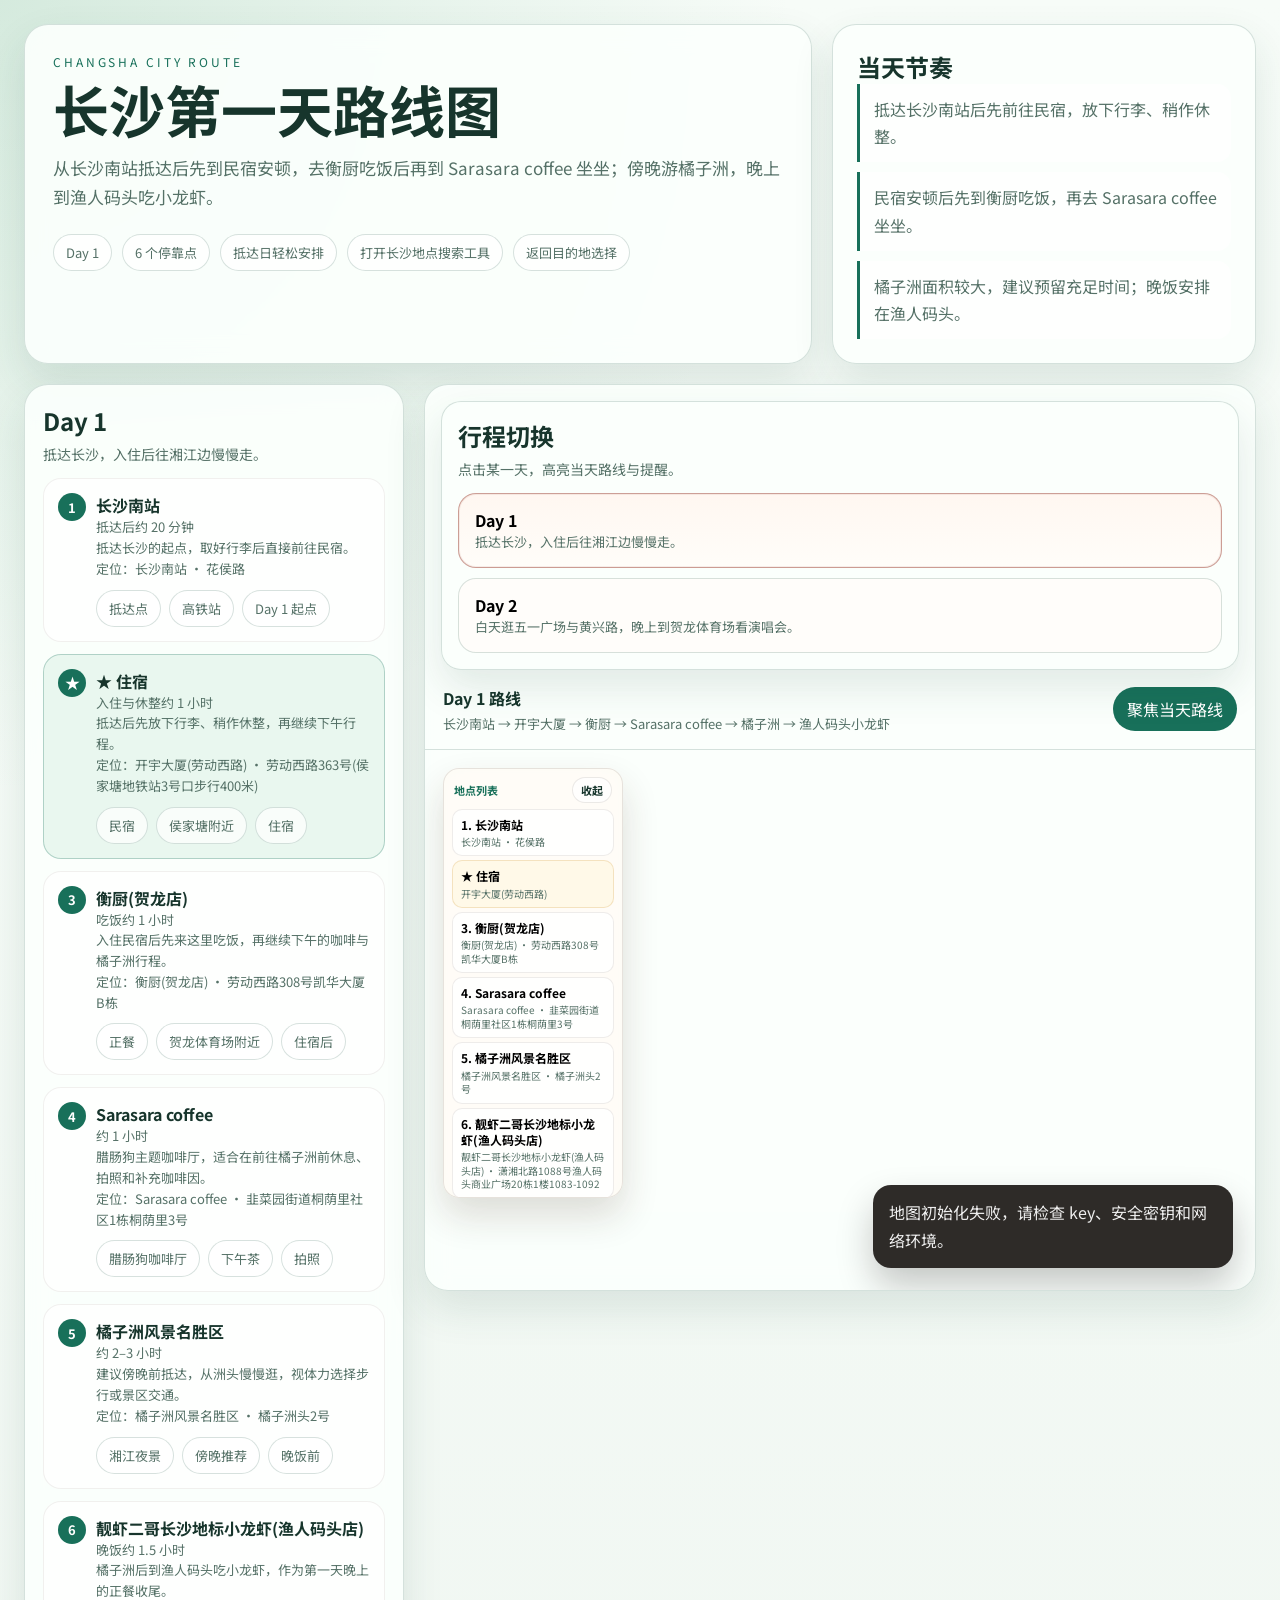
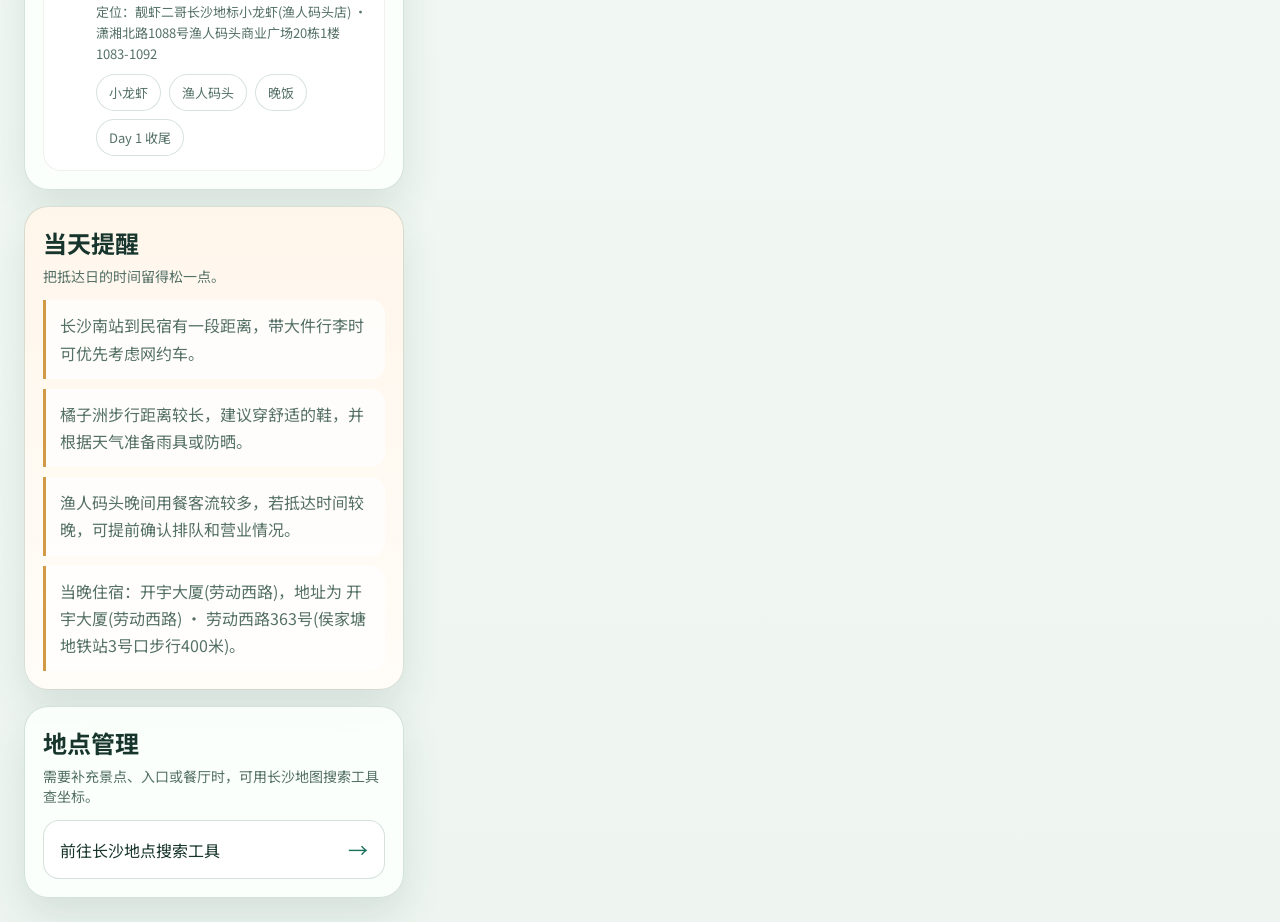
==== changsha/index.html @ e252e92a "Add Changsha itinerary and destination landing page" ====
<!DOCTYPE html>
<html lang="zh-CN">
  <head>
    <meta charset="UTF-8" />
    <meta name="viewport" content="width=device-width, initial-scale=1.0" />
    <title>长沙旅行路线图</title>
    <link rel="preconnect" href="https://fonts.googleapis.com" />
    <link rel="preconnect" href="https://fonts.gstatic.com" crossorigin />
    <link href="https://fonts.googleapis.com/css2?family=Noto+Sans+SC:wght@400;500;600;700&display=swap" rel="stylesheet" />
    <link rel="stylesheet" href="./styles.css" />
    <script src="https://webapi.amap.com/loader.js"></script>
  </head>
  <body>
    <div class="shell">
      <section class="hero">
        <div class="hero-copy">
          <p class="eyebrow">CHANGSHA CITY ROUTE</p>
          <h1 id="page-title">长沙第一天路线图</h1>
          <p id="hero-text" class="hero-text">从长沙南站抵达后先到民宿安顿，再去 Sarasara coffee 坐坐；傍晚游橘子洲，晚上到渔人码头吃小龙虾。</p>
          <div class="hero-meta">
            <span id="day-meta">Day 1</span>
            <span id="stop-count">5 个停靠点</span>
            <span id="day-theme">抵达日轻松安排</span>
            <span><a href="./tool.html">打开长沙地点搜索工具</a></span>
            <span><a href="../index.html">返回目的地选择</a></span>
          </div>
        </div>
        <div class="hero-card">
          <h2>当天节奏</h2>
          <ul id="day-overview" class="plain-list compact-list"></ul>
        </div>
      </section>

      <section class="dashboard">
        <aside class="sidebar">
          <div class="panel">
            <div class="panel-head">
              <h2 id="day-title">Day 1</h2>
              <p id="day-subtitle">抵达长沙，入住后往湘江边慢慢走。</p>
            </div>
            <ol id="stop-list" class="stop-list"></ol>
          </div>

          <div class="panel emphasis">
            <div class="panel-head">
              <h2>当天提醒</h2>
              <p>把抵达日的时间留得松一点。</p>
            </div>
            <ul id="day-reminders" class="plain-list"></ul>
          </div>

          <div class="panel">
            <div class="panel-head">
              <h2>地点管理</h2>
              <p>需要补充景点、入口或餐厅时，可用长沙地图搜索工具查坐标。</p>
            </div>
            <a class="tool-link" href="./tool.html">前往长沙地点搜索工具 <span>→</span></a>
          </div>
        </aside>

        <main class="map-stage">
          <div class="panel map-switch-panel">
            <div class="panel-head">
              <h2>行程切换</h2>
              <p>点击某一天，高亮当天路线与提醒。</p>
            </div>
            <div id="day-tabs" class="day-tabs"></div>
          </div>
          <div class="map-toolbar">
            <div>
              <strong id="map-route-name">第一天路线</strong>
              <span id="map-route-summary">长沙南站 → 开宇大厦 → Sarasara coffee → 橘子洲 → 渔人码头小龙虾</span>
            </div>
            <button id="fit-route" type="button">聚焦当天路线</button>
          </div>
          <div class="map-canvas">
            <div id="map-stop-panel" class="map-stop-panel">
              <div class="map-stop-panel-head">
                <span>地点列表</span>
                <button id="toggle-map-stop-panel" class="map-stop-toggle" type="button">收起</button>
              </div>
              <div id="map-stop-list" class="map-stop-list"></div>
            </div>
            <div id="map"></div>
            <div id="map-hint" class="map-hint hidden"></div>
          </div>
        </main>
      </section>
    </div>
    <script src="./app.js"></script>
  </body>
</html>
---- changsha/styles.css ----
@import url("../xian/styles.css");

:root {
  --bg: #eef5f0;
  --panel: rgba(251, 255, 252, 0.93);
  --ink: #17352c;
  --muted: #557167;
  --line: rgba(33, 91, 72, 0.18);
  --accent: #18705a;
  --accent-soft: #d8eee4;
  --gold: #d39a45;
  --shadow: 0 18px 40px rgba(29, 80, 62, 0.12);
}

body {
  background:
    radial-gradient(circle at top left, rgba(112, 181, 143, 0.25), transparent 28%),
    linear-gradient(180deg, #f7fcf8 0%, var(--bg) 100%);
}

.tool-link {
  display: flex;
  align-items: center;
  justify-content: space-between;
  gap: 12px;
  padding: 14px 16px;
  border: 1px solid var(--line);
  border-radius: 16px;
  color: var(--ink);
  background: rgba(255, 255, 255, 0.72);
  text-decoration: none;
}

.tool-link span {
  color: var(--accent);
  font-size: 20px;
}

.tool-link:hover { border-color: rgba(24, 112, 90, 0.48); }

.lodging-stop {
  border-color: rgba(24, 112, 90, 0.28);
  background: rgba(232, 247, 239, 0.9);
}

.lodging-stop::before {
  content: "★";
  background: var(--accent);
  font-size: 15px;
}
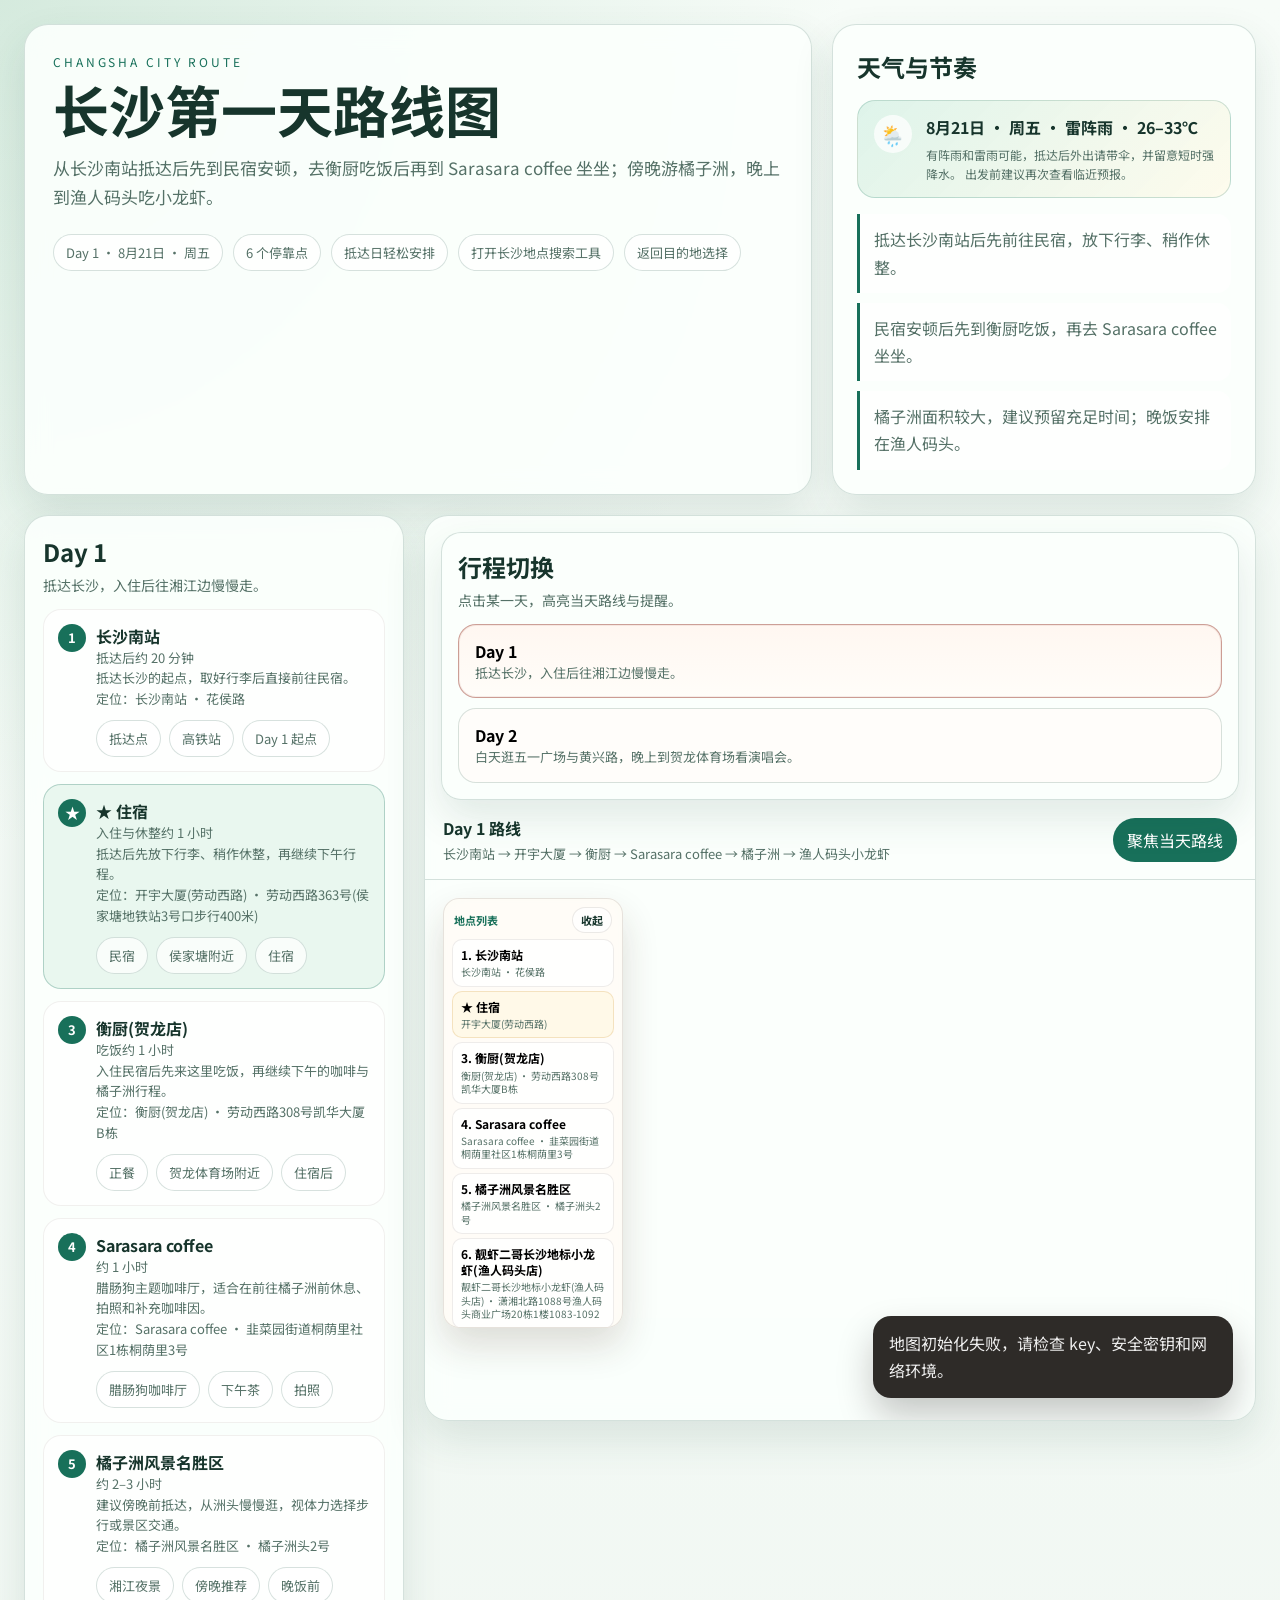
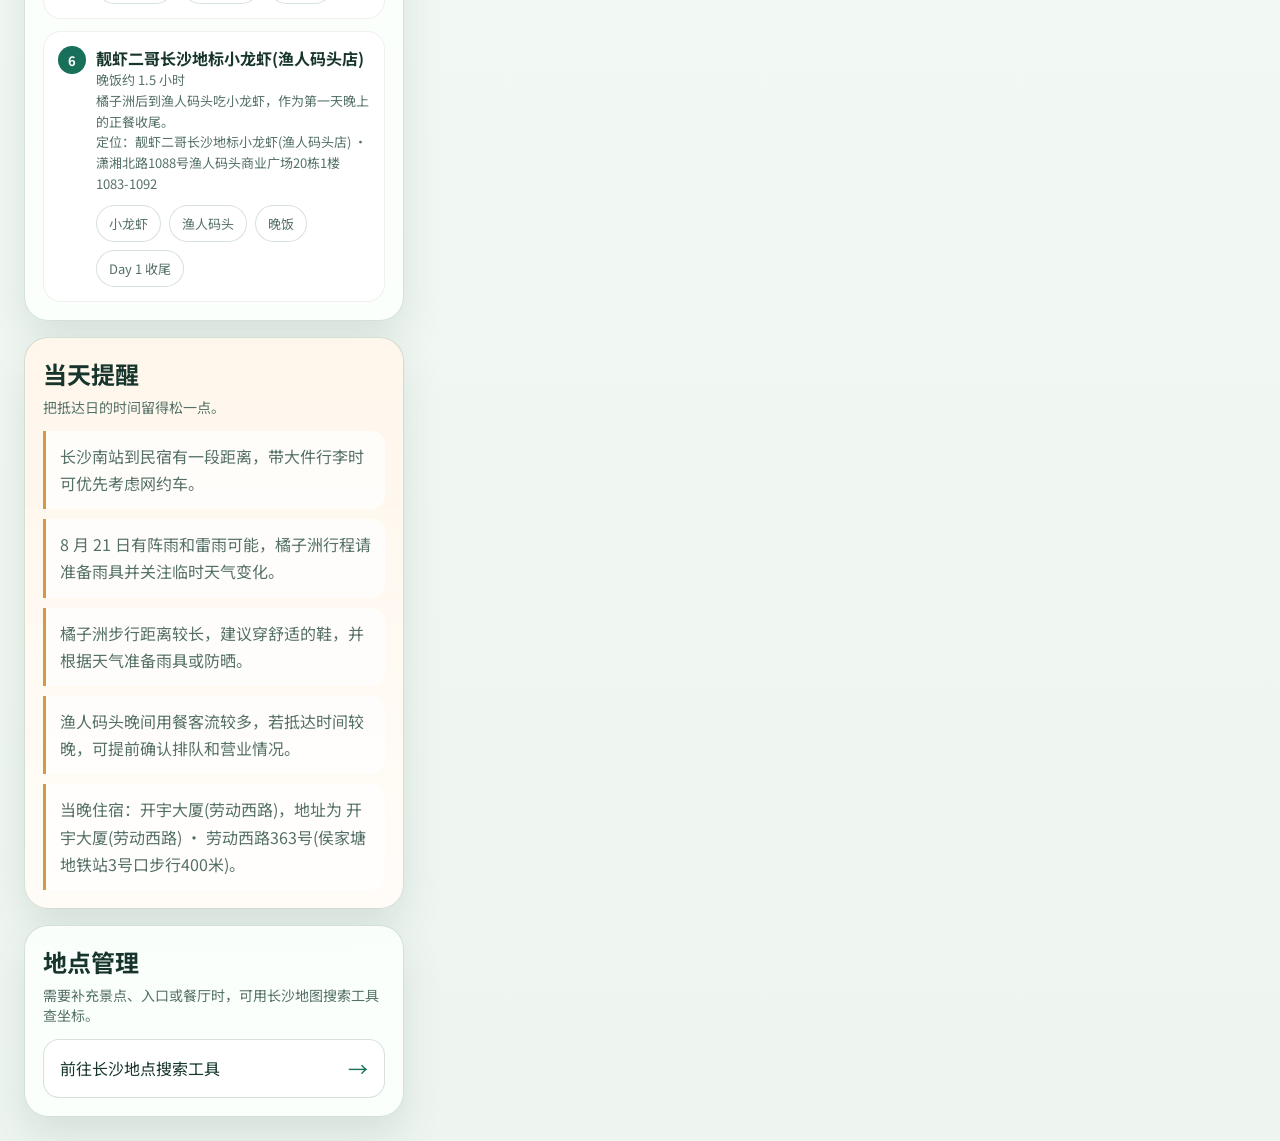
==== commit 1c35187e: "Add Changsha daily weather forecast" ====
--- a/changsha/index.html
+++ b/changsha/index.html
@@ -26,7 +26,8 @@
           </div>
         </div>
         <div class="hero-card">
-          <h2>当天节奏</h2>
+          <h2>天气与节奏</h2>
+          <div id="weather-card" class="weather-card"></div>
           <ul id="day-overview" class="plain-list compact-list"></ul>
         </div>
       </section>
--- a/changsha/styles.css
+++ b/changsha/styles.css
@@ -48,3 +48,38 @@
   background: var(--accent);
   font-size: 15px;
 }
+
+.weather-card {
+  display: grid;
+  grid-template-columns: auto 1fr;
+  gap: 6px 14px;
+  margin: 16px 0;
+  padding: 14px 16px;
+  border: 1px solid rgba(24, 112, 90, 0.2);
+  border-radius: 18px;
+  background: linear-gradient(135deg, rgba(220, 243, 233, 0.95), rgba(255, 251, 236, 0.9));
+}
+
+.weather-icon {
+  grid-row: span 2;
+  display: grid;
+  width: 38px;
+  height: 38px;
+  place-items: center;
+  border-radius: 50%;
+  background: rgba(255, 255, 255, 0.75);
+  font-size: 20px;
+}
+
+.weather-main,
+.weather-tip {
+  margin: 0;
+}
+
+.weather-main { font-weight: 700; }
+
+.weather-tip {
+  color: var(--muted);
+  font-size: 12px;
+  line-height: 1.6;
+}
